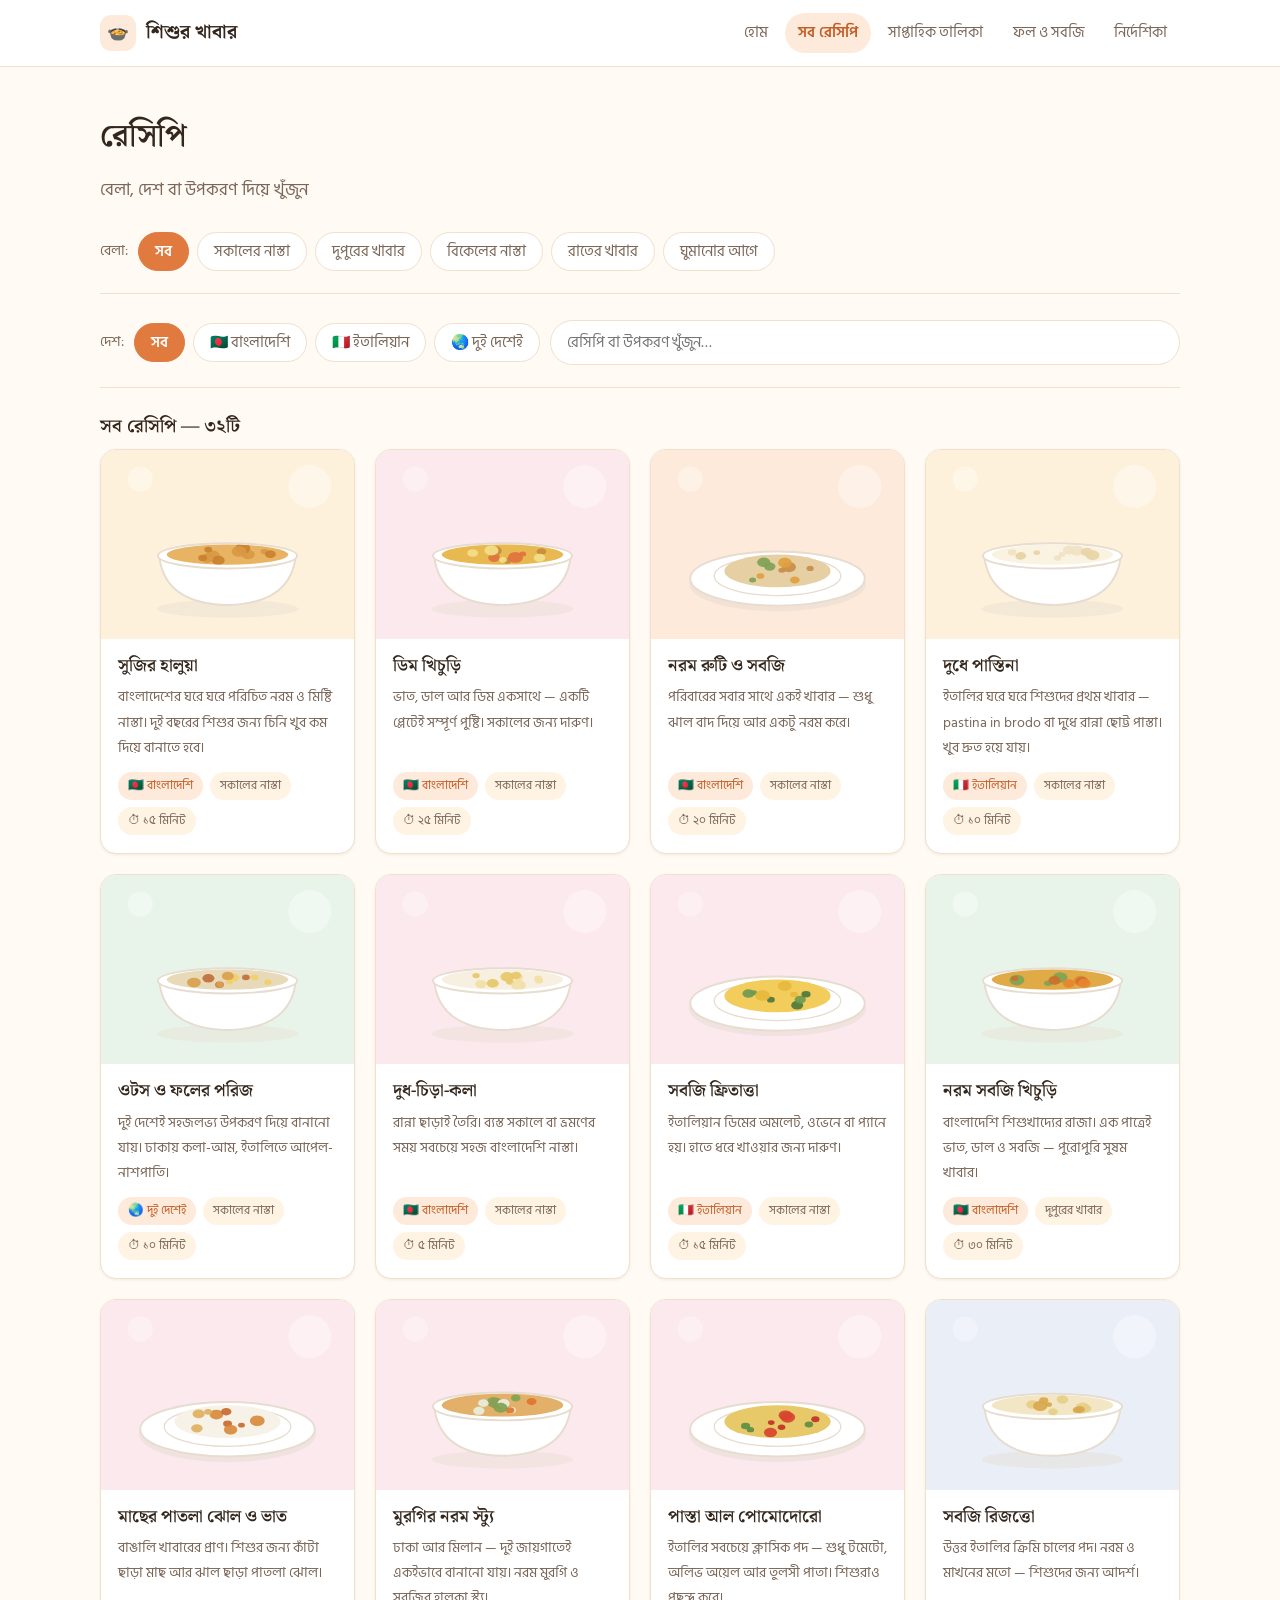
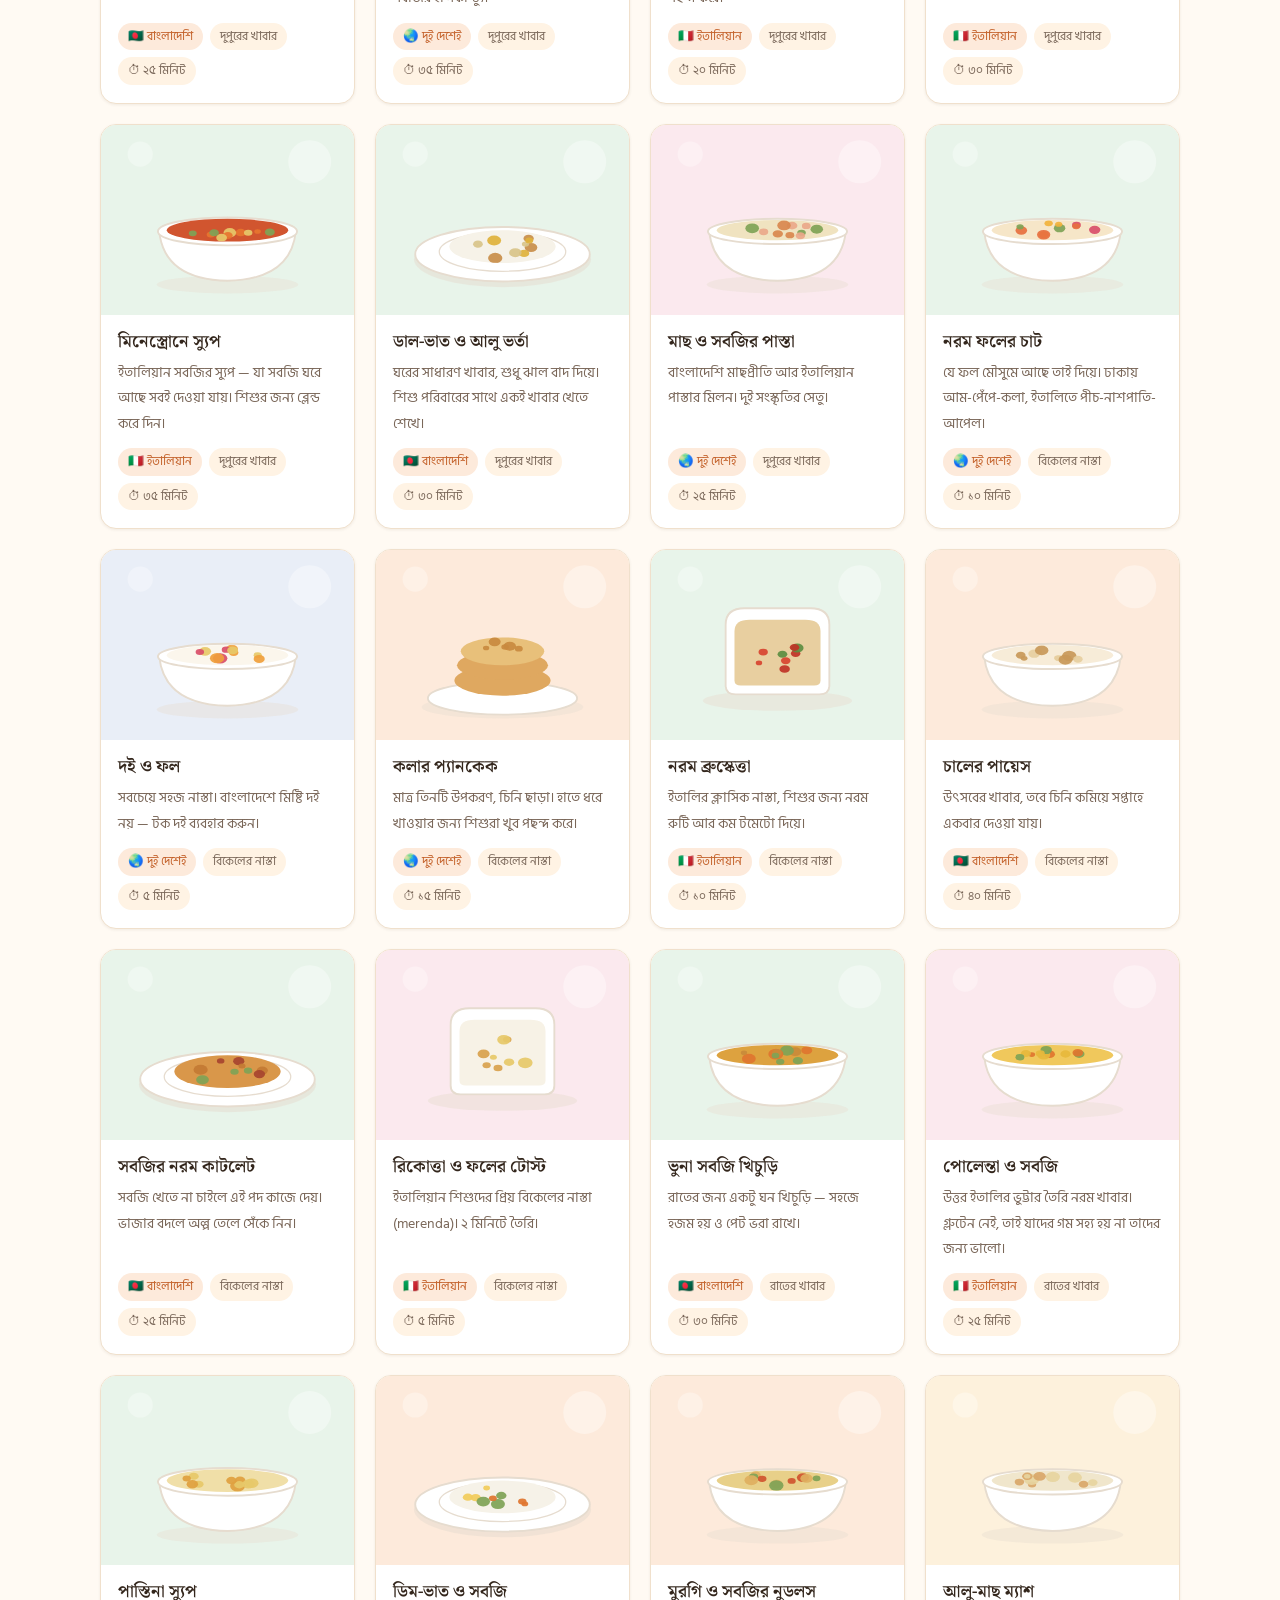
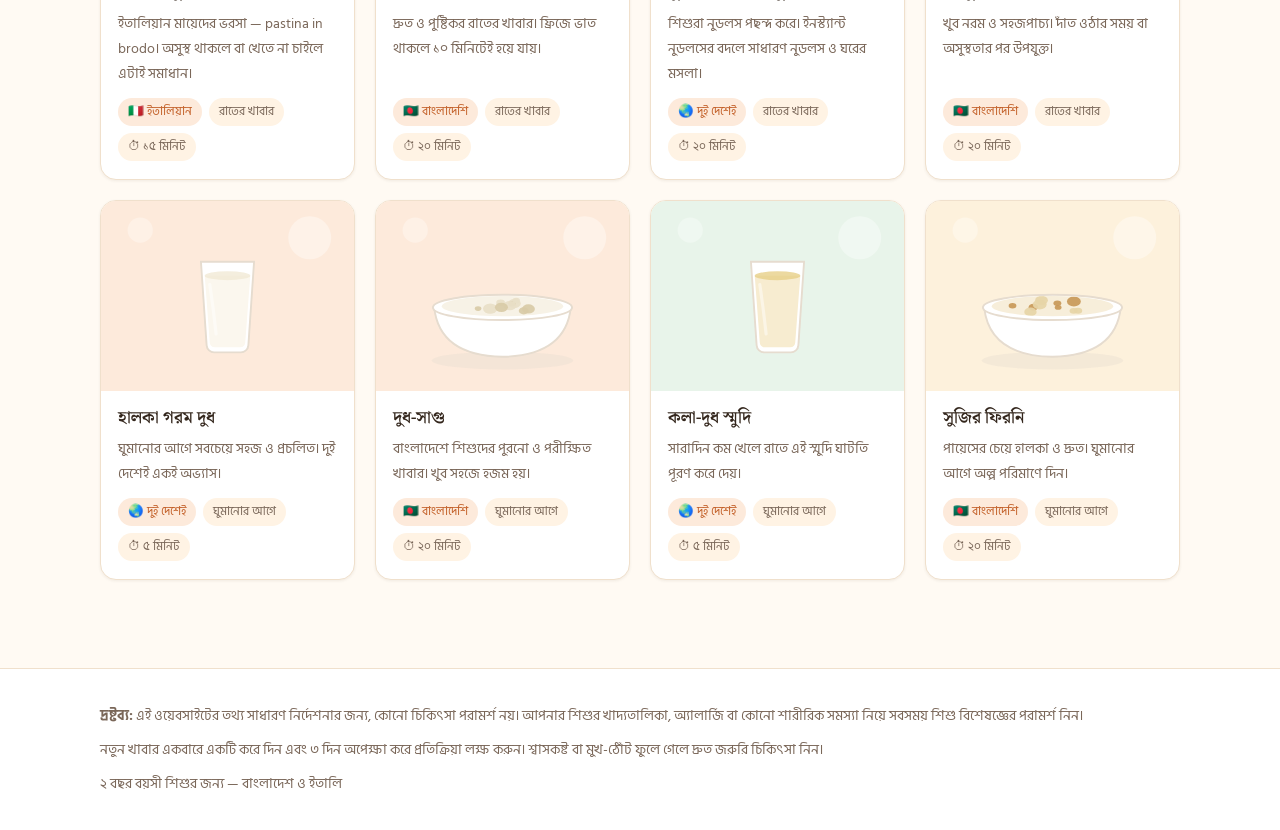
==== recipes.html @ a782767d "শিশুর খাবার — Bangla baby-food recipe site for Bangladesh and Italy 32 recipes across five meal time" ====
<!DOCTYPE html>
<html lang="bn">
<head>
<meta charset="utf-8">
<meta name="viewport" content="width=device-width, initial-scale=1">
<title>সব রেসিপি — শিশুর খাবার</title>
<meta name="description" content="বেলা ও দেশ অনুযায়ী শিশুর খাবারের রেসিপি খুঁজুন।">
<link rel="icon" href="images/favicon.svg" type="image/svg+xml">
<link rel="preconnect" href="https://fonts.googleapis.com">
<link rel="preconnect" href="https://fonts.gstatic.com" crossorigin>
<link href="https://fonts.googleapis.com/css2?family=Hind+Siliguri:wght@400;600;700&family=Noto+Serif+Bengali:wght@500;600;700&display=swap" rel="stylesheet">
<link rel="stylesheet" href="css/style.css">
</head>
<body data-page="recipes">

<section>
  <div class="wrap">
    <div class="section-head">
      <h1>রেসিপি</h1>
      <p>বেলা, দেশ বা উপকরণ দিয়ে খুঁজুন</p>
    </div>

    <div class="filters">
      <span class="filter-label">বেলা:</span>
      <div id="cat-filters" style="display:flex;gap:8px;flex-wrap:wrap"></div>
    </div>
    <div class="filters">
      <span class="filter-label">দেশ:</span>
      <div id="cui-filters" style="display:flex;gap:8px;flex-wrap:wrap"></div>
      <input class="search" id="search" type="search" placeholder="রেসিপি বা উপকরণ খুঁজুন…" aria-label="রেসিপি খুঁজুন">
    </div>

    <h2 id="list-heading" style="font-size:1.15rem"></h2>
    <div class="grid grid-card" id="list"></div>
  </div>
</section>

<script src="js/data.js"></script>
<script src="js/app.js"></script>
</body>
</html>
---- css/style.css ----
/* ============================================================
   শিশুর খাবার — স্টাইলশিট
   ============================================================ */

:root {
  --bg:          #fffaf3;
  --bg-alt:      #fff3e4;
  --surface:     #ffffff;
  --text:        #33261c;
  --text-soft:   #7a6759;
  --line:        #f0e0cc;

  --brand:       #e07a3f;
  --brand-dark:  #c25e26;
  --brand-soft:  #fdeadb;

  --green:       #4a8f5b;
  --green-soft:  #e8f4ea;
  --amber:       #b8791a;
  --amber-soft:  #fdf1dc;

  --radius:      16px;
  --radius-sm:   10px;
  --shadow:      0 2px 4px rgba(80, 50, 25, .05), 0 8px 24px rgba(80, 50, 25, .07);
  --shadow-sm:   0 1px 3px rgba(80, 50, 25, .08);
  --wrap:        1120px;

  --ff-body:     'Hind Siliguri', 'Noto Sans Bengali', system-ui, sans-serif;
  --ff-head:     'Noto Serif Bengali', 'Hind Siliguri', Georgia, serif;
}

@media (prefers-color-scheme: dark) {
  :root {
    --bg:         #191411;
    --bg-alt:     #221a15;
    --surface:    #241c17;
    --text:       #f3e7db;
    --text-soft:  #b3a294;
    --line:       #3a2d24;
    --brand:      #f0955c;
    --brand-dark: #f7b184;
    --brand-soft: #3a2519;
    --green:      #7dbe8d;
    --green-soft: #1e2f22;
    --amber:      #e0ab5c;
    --amber-soft: #33260f;
    --shadow:     0 2px 4px rgba(0,0,0,.2), 0 8px 24px rgba(0,0,0,.3);
    --shadow-sm:  0 1px 3px rgba(0,0,0,.3);
  }
}

* { box-sizing: border-box; }

body {
  margin: 0;
  background: var(--bg);
  color: var(--text);
  font-family: var(--ff-body);
  font-size: 17px;
  line-height: 1.75;
  -webkit-font-smoothing: antialiased;
}

h1, h2, h3, h4 { font-family: var(--ff-head); line-height: 1.4; margin: 0 0 .5em; font-weight: 600; }
h1 { font-size: 2rem; }
h2 { font-size: 1.5rem; }
h3 { font-size: 1.2rem; }
p  { margin: 0 0 1em; }
a  { color: var(--brand-dark); }

img { max-width: 100%; display: block; }

.wrap { max-width: var(--wrap); margin: 0 auto; padding: 0 20px; }
.muted { color: var(--text-soft); }
.center { text-align: center; }

/* ---------------- header ---------------- */
.site-header {
  background: var(--surface);
  border-bottom: 1px solid var(--line);
  position: sticky; top: 0; z-index: 50;
}
.site-header .wrap {
  display: flex; align-items: center; gap: 16px;
  min-height: 66px; flex-wrap: wrap;
}
.logo {
  display: flex; align-items: center; gap: 10px;
  font-family: var(--ff-head); font-size: 1.2rem; font-weight: 700;
  color: var(--text); text-decoration: none; margin-inline-end: auto;
}
.logo-mark {
  width: 36px; height: 36px; border-radius: 11px;
  background: var(--brand-soft); display: grid; place-items: center; font-size: 1.1rem;
}
.nav { display: flex; gap: 4px; flex-wrap: wrap; }
.nav a {
  color: var(--text-soft); text-decoration: none;
  padding: 7px 13px; border-radius: 99px; font-size: .95rem;
  transition: background .15s, color .15s;
}
.nav a:hover { background: var(--bg-alt); color: var(--text); }
.nav a.active { background: var(--brand-soft); color: var(--brand-dark); font-weight: 600; }

/* ---------------- hero ---------------- */
.hero {
  background: linear-gradient(160deg, var(--brand-soft), var(--bg-alt) 70%);
  border-bottom: 1px solid var(--line);
  padding: 56px 0 60px;
}
.hero h1 { font-size: clamp(1.9rem, 5vw, 2.7rem); margin-bottom: .3em; }
.hero p { font-size: 1.08rem; color: var(--text-soft); max-width: 60ch; margin-inline: auto; }
.hero .flags { font-size: 1.6rem; letter-spacing: 6px; margin-bottom: 14px; }

.btn {
  display: inline-block; background: var(--brand); color: #fff;
  padding: 11px 26px; border-radius: 99px; text-decoration: none;
  font-weight: 600; border: none; cursor: pointer; font-family: inherit; font-size: 1rem;
  transition: background .15s, transform .1s;
}
.btn:hover { background: var(--brand-dark); }
.btn:active { transform: translateY(1px); }
.btn-ghost { background: var(--surface); color: var(--brand-dark); border: 1px solid var(--line); }
.btn-ghost:hover { background: var(--bg-alt); }
.btn-row { display: flex; gap: 12px; justify-content: center; flex-wrap: wrap; margin-top: 24px; }

/* ---------------- sections ---------------- */
section { padding: 48px 0; }
.section-head { margin-bottom: 26px; }
.section-head h2 { margin-bottom: .2em; }
.section-head p { color: var(--text-soft); margin: 0; }

/* ---------------- grids & cards ---------------- */
.grid { display: grid; gap: 20px; }
.grid-cat  { grid-template-columns: repeat(auto-fill, minmax(220px, 1fr)); }
.grid-card { grid-template-columns: repeat(auto-fill, minmax(240px, 1fr)); }
.grid-food { grid-template-columns: repeat(auto-fill, minmax(260px, 1fr)); }
.grid-note { grid-template-columns: repeat(auto-fill, minmax(280px, 1fr)); }

.card {
  background: var(--surface); border: 1px solid var(--line);
  border-radius: var(--radius); overflow: hidden;
  text-decoration: none; color: inherit; display: flex; flex-direction: column;
  box-shadow: var(--shadow-sm);
  transition: transform .16s ease, box-shadow .16s ease;
}
a.card:hover { transform: translateY(-3px); box-shadow: var(--shadow); }
.card-img { aspect-ratio: 4 / 3; background: var(--bg-alt); }
.card-img img { width: 100%; height: 100%; object-fit: cover; }
.card-body { padding: 15px 17px 18px; flex: 1; display: flex; flex-direction: column; }
.card-body h3 { margin: 0 0 6px; font-size: 1.08rem; }
.card-body p { font-size: .9rem; color: var(--text-soft); margin: 0 0 12px; flex: 1; }
.card-meta { display: flex; gap: 7px; flex-wrap: wrap; align-items: center; }

.tag {
  font-size: .78rem; padding: 3px 10px; border-radius: 99px;
  background: var(--bg-alt); color: var(--text-soft); white-space: nowrap;
}
.tag-brand { background: var(--brand-soft); color: var(--brand-dark); }

/* category card */
.cat-card { text-align: center; padding: 26px 20px; }
.cat-card img { width: 76px; height: 76px; margin: 0 auto 12px; }
.cat-card h3 { margin-bottom: 2px; }
.cat-card .time { font-size: .85rem; color: var(--brand-dark); margin-bottom: 8px; }
.cat-card p { font-size: .88rem; color: var(--text-soft); margin: 0 0 12px; }
.cat-card .count { font-size: .85rem; font-weight: 600; color: var(--text-soft); }

/* ---------------- filters ---------------- */
.filters {
  display: flex; gap: 10px; flex-wrap: wrap; align-items: center;
  margin-bottom: 26px; padding-bottom: 22px; border-bottom: 1px solid var(--line);
}
.chip {
  border: 1px solid var(--line); background: var(--surface); color: var(--text-soft);
  padding: 7px 16px; border-radius: 99px; cursor: pointer;
  font-family: inherit; font-size: .92rem; transition: all .15s;
}
.chip:hover { border-color: var(--brand); color: var(--brand-dark); }
.chip.on { background: var(--brand); border-color: var(--brand); color: #fff; font-weight: 600; }
.search {
  flex: 1; min-width: 190px; padding: 9px 16px;
  border: 1px solid var(--line); border-radius: 99px;
  background: var(--surface); color: var(--text);
  font-family: inherit; font-size: .95rem;
}
.search:focus { outline: 2px solid var(--brand); outline-offset: 1px; }
.filter-label { font-size: .9rem; color: var(--text-soft); }

/* ---------------- recipe detail ---------------- */
.recipe-head { display: grid; gap: 28px; grid-template-columns: minmax(0, 380px) 1fr; align-items: start; }
.recipe-head img { border-radius: var(--radius); border: 1px solid var(--line); width: 100%; }
.recipe-head h1 { margin-bottom: .2em; }
.badges { display: flex; gap: 8px; flex-wrap: wrap; margin: 14px 0 18px; }

.panel {
  background: var(--surface); border: 1px solid var(--line);
  border-radius: var(--radius); padding: 22px 24px; margin-bottom: 22px;
}
.panel h2 { font-size: 1.2rem; display: flex; align-items: center; gap: 9px; margin-bottom: .6em; }
.panel ul, .panel ol { margin: 0; padding-inline-start: 1.3em; }
.panel ol { list-style-type: bengali; }
.panel li { margin-bottom: .5em; }
.panel li::marker { color: var(--brand); font-weight: 600; }

.panel-good { background: var(--green-soft); border-color: transparent; }
.panel-good h2 { color: var(--green); }
.panel-good li::marker { color: var(--green); }
.panel-warn { background: var(--amber-soft); border-color: transparent; }
.panel-warn h2 { color: var(--amber); }
.panel-warn li::marker { color: var(--amber); }

.two-col { display: grid; gap: 22px; grid-template-columns: 1fr 1fr; align-items: start; }

.backlink {
  display: inline-block; margin-bottom: 18px;
  color: var(--text-soft); text-decoration: none; font-size: .93rem;
}
.backlink:hover { color: var(--brand-dark); }

/* ---------------- meal plan table ---------------- */
.table-scroll { overflow-x: auto; -webkit-overflow-scrolling: touch; }
table.plan {
  width: 100%; min-width: 780px; border-collapse: collapse;
  background: var(--surface); border-radius: var(--radius); overflow: hidden;
  box-shadow: var(--shadow-sm);
}
table.plan th, table.plan td {
  border: 1px solid var(--line); padding: 11px 13px;
  text-align: start; vertical-align: top; font-size: .92rem;
}
table.plan thead th { background: var(--brand-soft); color: var(--brand-dark); font-weight: 600; }
table.plan tbody th { background: var(--bg-alt); white-space: nowrap; font-weight: 600; }
table.plan td a { color: var(--text); text-decoration: none; }
table.plan td a:hover { color: var(--brand-dark); text-decoration: underline; }

/* ---------------- foods ---------------- */
.food-card { padding: 20px 22px; }
.food-card h3 { margin-bottom: 4px; display: flex; align-items: center; gap: 8px; }
.food-card .season { font-size: .82rem; color: var(--brand-dark); margin-bottom: 12px; }
.food-card dt { font-weight: 600; font-size: .85rem; color: var(--text-soft); margin-top: 11px; }
.food-card dd { margin: 2px 0 0; font-size: .92rem; }
.food-card dl { margin: 0; }

/* ---------------- notice / footer ---------------- */
.notice {
  background: var(--amber-soft); border: 1px solid transparent;
  border-radius: var(--radius); padding: 18px 22px; color: var(--text);
}
.notice strong { color: var(--amber); }

.site-footer {
  background: var(--surface); border-top: 1px solid var(--line);
  padding: 34px 0; margin-top: 40px; font-size: .9rem; color: var(--text-soft);
}
.site-footer p { margin: 0 0 .6em; }
.site-footer p:last-child { margin: 0; }

.empty { text-align: center; padding: 60px 20px; color: var(--text-soft); }

/* ---------------- responsive ---------------- */
@media (max-width: 780px) {
  .recipe-head { grid-template-columns: 1fr; }
  .two-col { grid-template-columns: 1fr; }
  .hero { padding: 40px 0 44px; }
  section { padding: 36px 0; }
  body { font-size: 16px; }
  .site-header .wrap { min-height: 58px; padding-block: 8px; }
  .logo { font-size: 1.05rem; }
  .nav a { padding: 6px 10px; font-size: .88rem; }
}

/* ---------------- print (রেসিপি ছাপানোর জন্য) ---------------- */
@media print {
  .site-header, .site-footer, .backlink, .btn, .filters, .no-print { display: none !important; }
  body { background: #fff; color: #000; font-size: 12pt; }
  .panel { border: 1px solid #ccc; background: #fff !important; page-break-inside: avoid; }
  .recipe-head { grid-template-columns: 1fr; }
  .recipe-head img { max-width: 240px; }
  a { text-decoration: none; color: #000; }
}
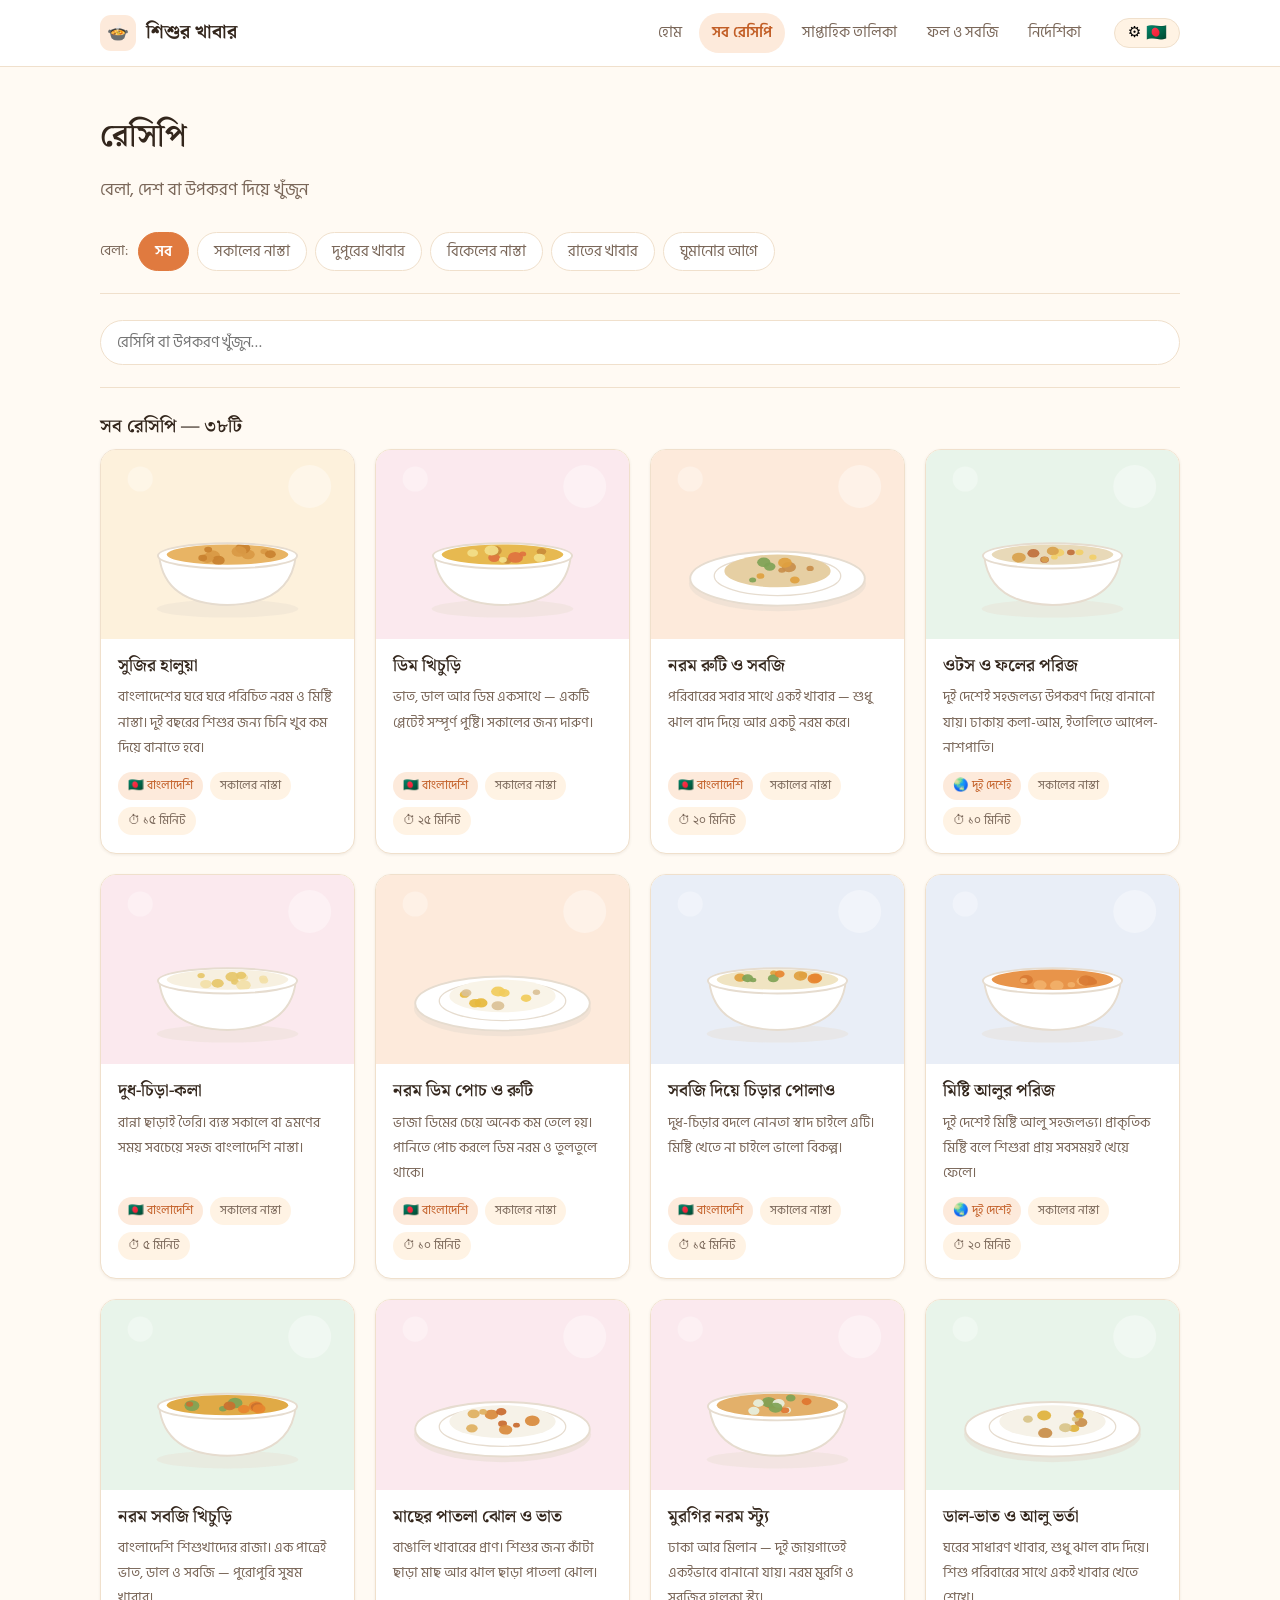
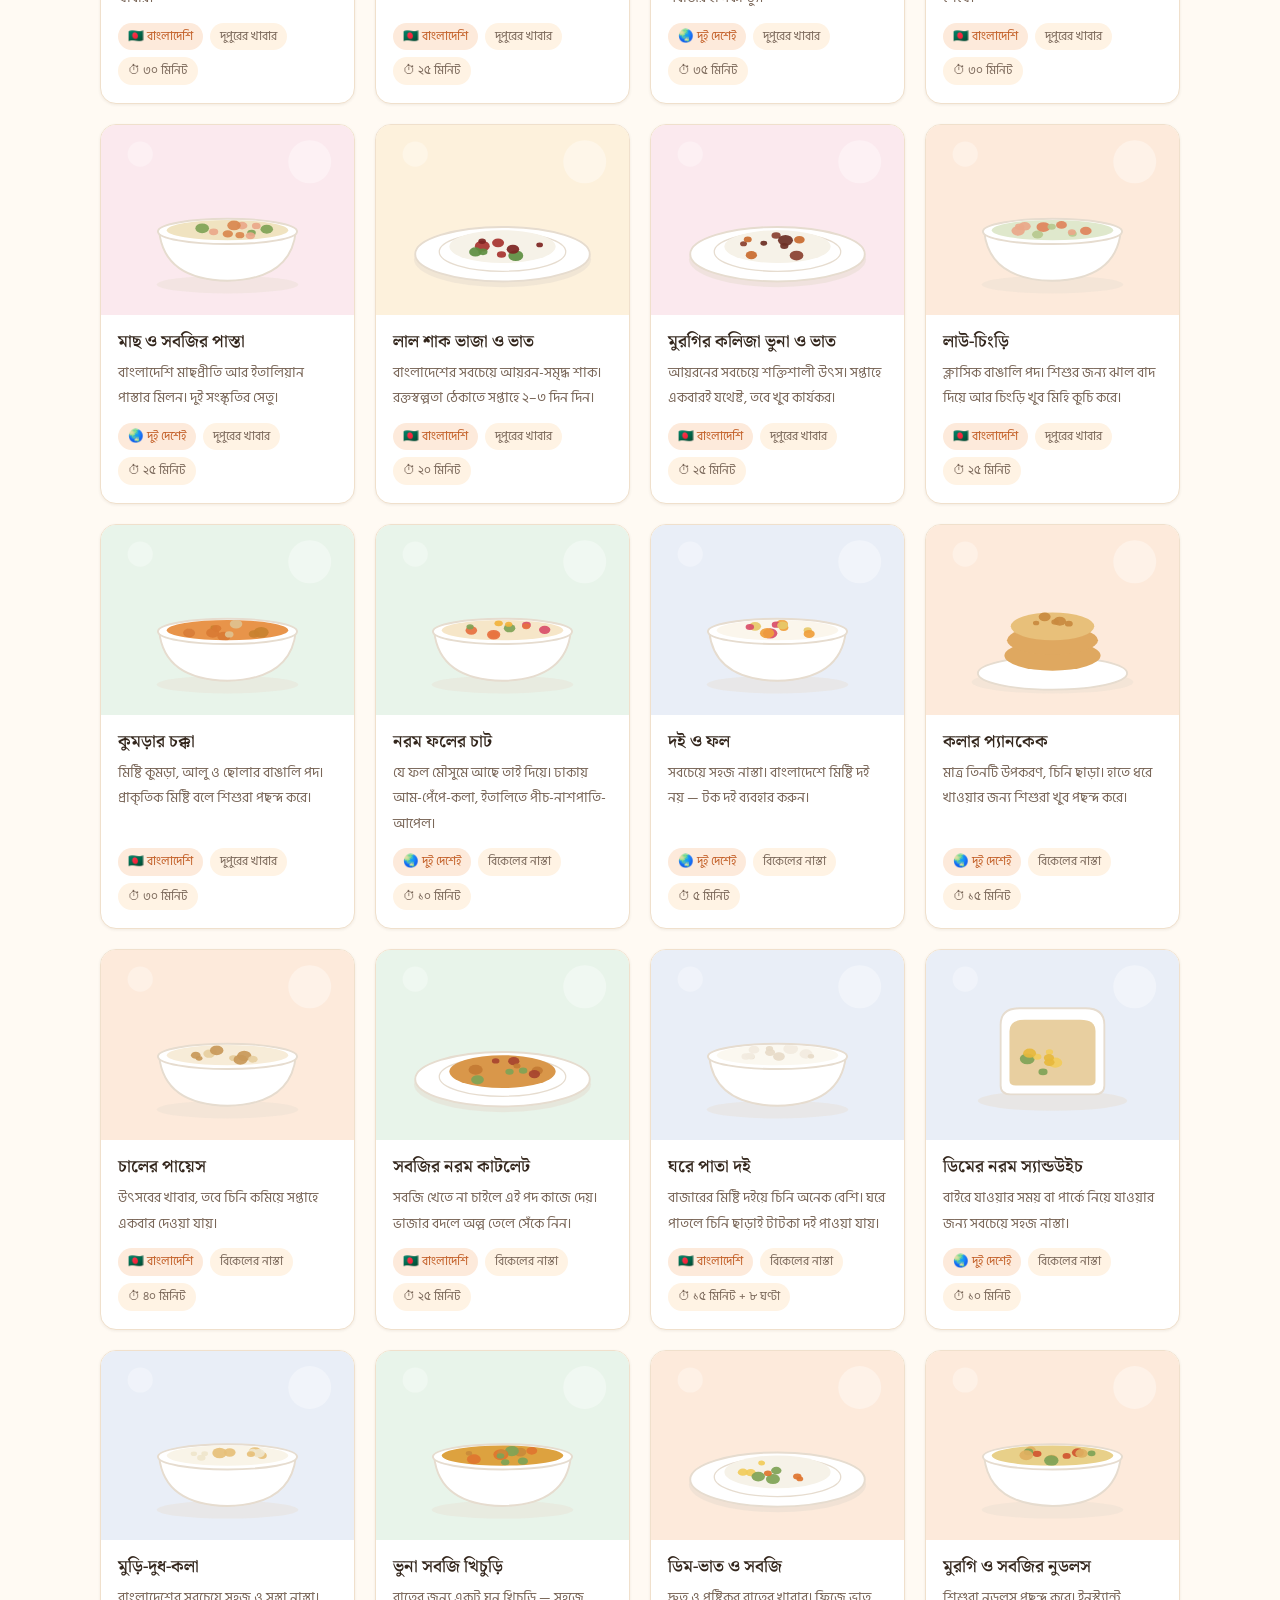
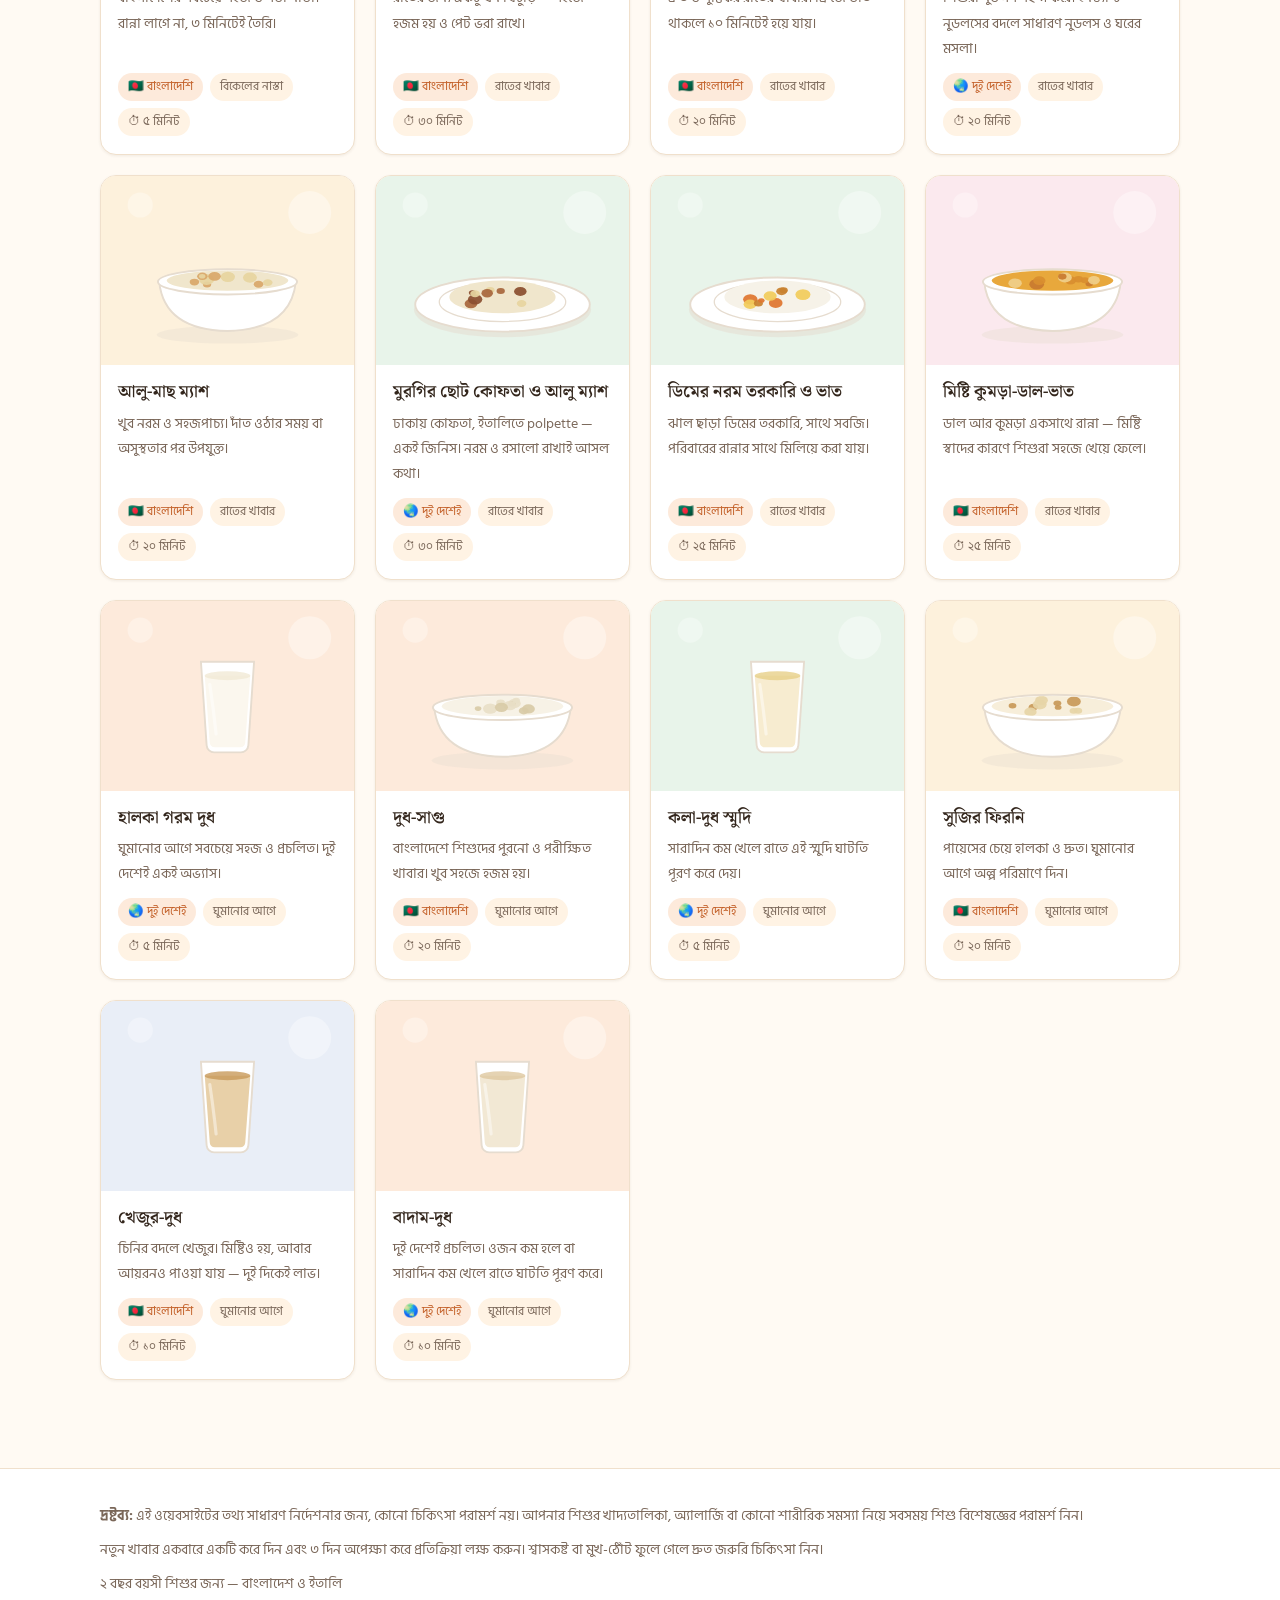
==== commit 490aa495: "Show one country at a time, chosen from a settings menu Bangladeshi and Italian dishes appearing sid" ====
--- a/recipes.html
+++ b/recipes.html
@@ -25,8 +25,6 @@
       <div id="cat-filters" style="display:flex;gap:8px;flex-wrap:wrap"></div>
     </div>
     <div class="filters">
-      <span class="filter-label">দেশ:</span>
-      <div id="cui-filters" style="display:flex;gap:8px;flex-wrap:wrap"></div>
       <input class="search" id="search" type="search" placeholder="রেসিপি বা উপকরণ খুঁজুন…" aria-label="রেসিপি খুঁজুন">
     </div>
 
--- a/css/style.css
+++ b/css/style.css
@@ -102,6 +102,44 @@
 .nav a:hover { background: var(--bg-alt); color: var(--text); }
 .nav a.active { background: var(--brand-soft); color: var(--brand-dark); font-weight: 600; }
 
+/* ---------------- settings ---------------- */
+.settings { position: relative; margin-inline-start: 4px; }
+.settings-btn {
+  display: flex; align-items: center; gap: 5px;
+  background: var(--bg-alt); border: 1px solid var(--line);
+  border-radius: 99px; padding: 6px 12px; cursor: pointer;
+  font-family: inherit; font-size: .95rem; line-height: 1;
+  transition: background .15s, border-color .15s;
+}
+.settings-btn:hover { background: var(--brand-soft); border-color: var(--brand); }
+.settings-btn .settings-flag { font-size: 1.05rem; }
+
+.settings-panel {
+  position: absolute; inset-inline-end: 0; top: calc(100% + 10px);
+  width: 260px; z-index: 60;
+  background: var(--surface); border: 1px solid var(--line);
+  border-radius: var(--radius); box-shadow: var(--shadow);
+  padding: 16px 18px;
+}
+.settings-panel[hidden] { display: none; }
+.settings-panel h4 {
+  margin: 0 0 10px; font-family: var(--ff-body);
+  font-size: .92rem; font-weight: 600; color: var(--text-soft);
+}
+.settings-opt {
+  display: flex; align-items: center; gap: 10px;
+  padding: 9px 11px; border-radius: var(--radius-sm);
+  cursor: pointer; font-size: .98rem;
+  transition: background .12s;
+}
+.settings-opt:hover { background: var(--bg-alt); }
+.settings-opt input { accent-color: var(--brand); width: 16px; height: 16px; cursor: pointer; }
+.settings-opt:has(input:checked) { background: var(--brand-soft); font-weight: 600; }
+.settings-note {
+  margin: 12px 0 0; padding-top: 11px; border-top: 1px solid var(--line);
+  font-size: .8rem; line-height: 1.6; color: var(--text-soft);
+}
+
 /* ---------------- hero ---------------- */
 .hero {
   background: linear-gradient(160deg, var(--brand-soft), var(--bg-alt) 70%);
@@ -268,11 +306,19 @@
   .site-header .wrap { min-height: 58px; padding-block: 8px; }
   .logo { font-size: 1.05rem; }
   .nav a { padding: 6px 10px; font-size: .88rem; }
+
+  /* ছোট পর্দায় সেটিংস বোতাম বাঁ দিকে চলে আসে, তাই প্যানেল ডান দিকে খুলবে —
+     নয়তো পর্দার বাইরে বেরিয়ে যায় */
+  .settings-panel {
+    inset-inline-end: auto;
+    inset-inline-start: 0;
+    width: min(260px, calc(100vw - 40px));
+  }
 }
 
 /* ---------------- print (রেসিপি ছাপানোর জন্য) ---------------- */
 @media print {
-  .site-header, .site-footer, .backlink, .btn, .filters, .no-print { display: none !important; }
+  .site-header, .site-footer, .backlink, .btn, .filters, .settings, .no-print { display: none !important; }
   body { background: #fff; color: #000; font-size: 12pt; }
   .panel { border: 1px solid #ccc; background: #fff !important; page-break-inside: avoid; }
   .recipe-head { grid-template-columns: 1fr; }
